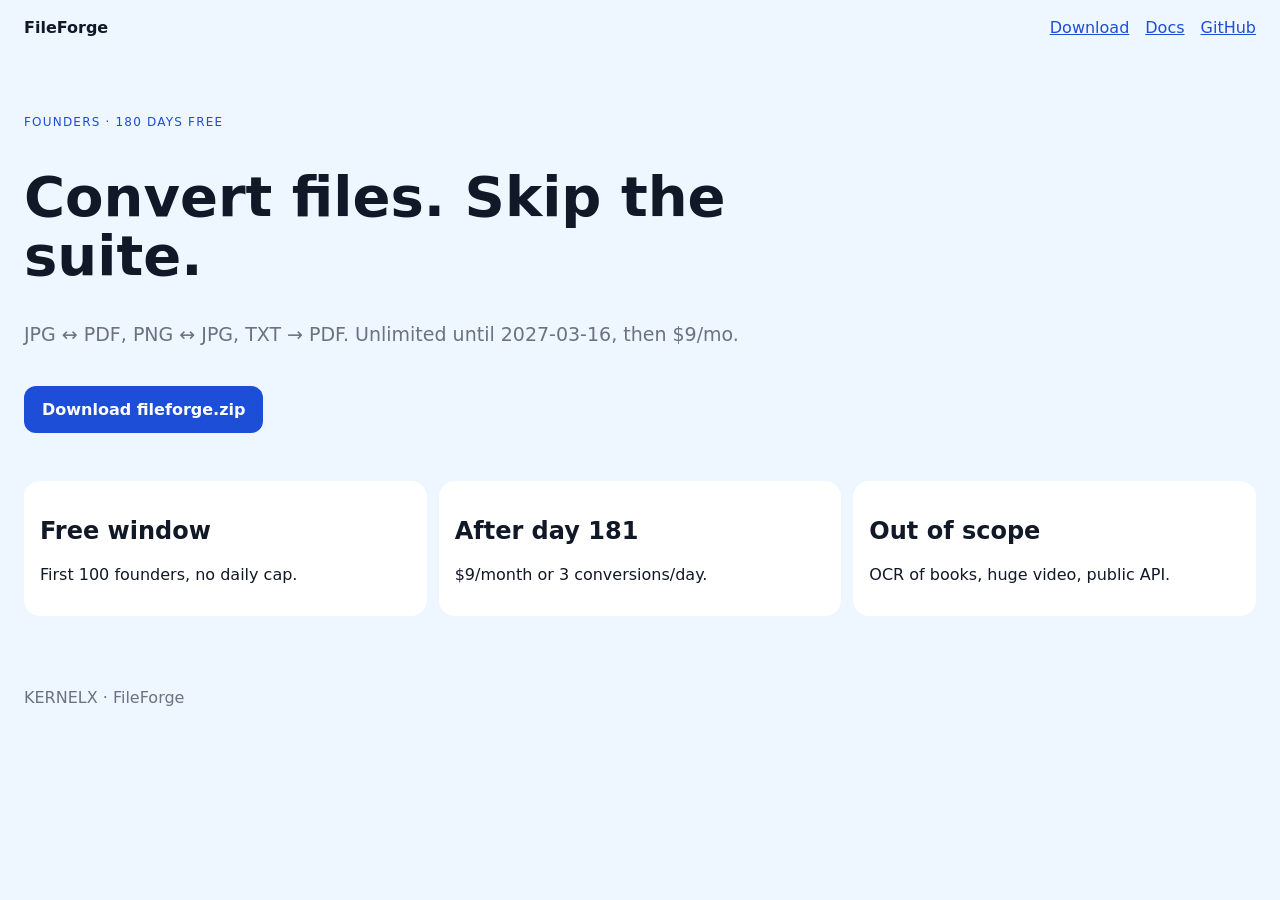
==== index.html @ 0599c7e7 "feat: standalone product site at repo root for GitHub Pages" ====
<!DOCTYPE html>
<html lang="en">
<head><meta charset="UTF-8"/><meta name="viewport" content="width=device-width, initial-scale=1"/><title>FileForge — KERNELX</title><link rel="stylesheet" href="site.css"/></head>
<body class="ff">
<header class="nav"><a class="brand" href="index.html">FileForge</a>
<nav><a href="download.html">Download</a><a href="docs.html">Docs</a><a href="https://github.com/rairaisaqlain-rgb/fileforge">GitHub</a></nav></header>
<main class="hero">
<p class="kicker">Founders · 180 days free</p>
<h1>Convert files. Skip the suite.</h1>
<p class="lede">JPG ↔ PDF, PNG ↔ JPG, TXT → PDF. Unlimited until 2027-03-16, then $9/mo.</p>
<a class="btn" href="https://pannki.com/fileforge.zip">Download fileforge.zip</a>
</main>
<section class="grid">
<article><h2>Free window</h2><p>First 100 founders, no daily cap.</p></article>
<article><h2>After day 181</h2><p>$9/month or 3 conversions/day.</p></article>
<article><h2>Out of scope</h2><p>OCR of books, huge video, public API.</p></article>
</section>
<footer>KERNELX · FileForge</footer>
</body></html>
---- site.css ----
html,body{margin:0;background:#eef6ff;color:#111827;font-family:system-ui,sans-serif}
.nav{display:flex;justify-content:space-between;padding:18px 24px}
.brand{font-weight:800;text-decoration:none;color:inherit}
nav a{margin-left:16px;color:#1d4ed8}
.hero{padding:48px 24px;max-width:820px}
h1{font-size:clamp(34px,6vw,56px);line-height:1.06}
.lede{color:#6b7280;font-size:19px}
.btn{display:inline-block;margin-top:22px;background:#1d4ed8;color:#fff;text-decoration:none;padding:14px 18px;border-radius:12px;font-weight:700}
.grid{display:grid;gap:12px;grid-template-columns:repeat(auto-fit,minmax(200px,1fr));padding:0 24px 48px}
article{background:#fff;padding:16px;border-radius:16px}
footer{padding:24px;color:#6b7280}
.kicker{letter-spacing:.1em;text-transform:uppercase;font-size:12px;color:#1d4ed8}
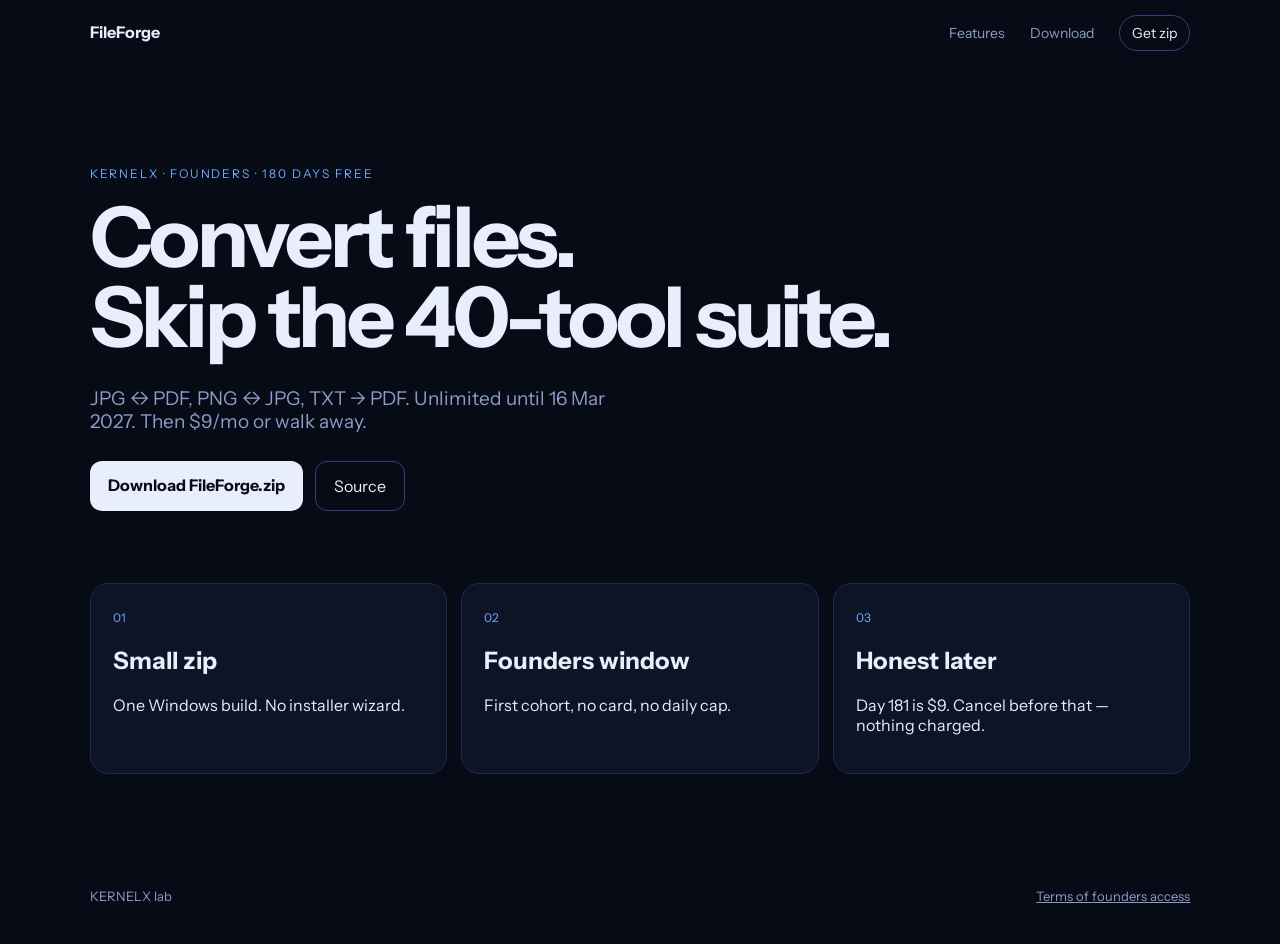
==== commit 9a5f6849: "design: full landing page for GitHub Pages" ====
--- a/index.html
+++ b/index.html
@@ -1,19 +1,39 @@
 <!DOCTYPE html>
 <html lang="en">
-<head><meta charset="UTF-8"/><meta name="viewport" content="width=device-width, initial-scale=1"/><title>FileForge — KERNELX</title><link rel="stylesheet" href="site.css"/></head>
-<body class="ff">
-<header class="nav"><a class="brand" href="index.html">FileForge</a>
-<nav><a href="download.html">Download</a><a href="docs.html">Docs</a><a href="https://github.com/rairaisaqlain-rgb/fileforge">GitHub</a></nav></header>
-<main class="hero">
-<p class="kicker">Founders · 180 days free</p>
-<h1>Convert files. Skip the suite.</h1>
-<p class="lede">JPG ↔ PDF, PNG ↔ JPG, TXT → PDF. Unlimited until 2027-03-16, then $9/mo.</p>
-<a class="btn" href="https://pannki.com/fileforge.zip">Download fileforge.zip</a>
-</main>
-<section class="grid">
-<article><h2>Free window</h2><p>First 100 founders, no daily cap.</p></article>
-<article><h2>After day 181</h2><p>$9/month or 3 conversions/day.</p></article>
-<article><h2>Out of scope</h2><p>OCR of books, huge video, public API.</p></article>
+<head>
+<meta charset="UTF-8"/>
+<meta name="viewport" content="width=device-width, initial-scale=1"/>
+<title>FileForge — Convert without the suite</title>
+<link rel="preconnect" href="https://fonts.googleapis.com"/>
+<link href="https://fonts.googleapis.com/css2?family=Instrument+Sans:wght@400;600;700&display=swap" rel="stylesheet"/>
+<link rel="stylesheet" href="site.css"/>
+</head>
+<body>
+<div class="bg"></div>
+<header class="nav">
+  <strong>FileForge</strong>
+  <nav>
+    <a href="#features">Features</a>
+    <a href="download.html">Download</a>
+    <a class="pill" href="https://pannki.com/fileforge.zip">Get zip</a>
+  </nav>
+</header>
+<section class="hero">
+  <p class="kicker">KERNELX · Founders · 180 days free</p>
+  <h1>Convert files.<br/>Skip the 40-tool suite.</h1>
+  <p class="lede">JPG ↔ PDF, PNG ↔ JPG, TXT → PDF. Unlimited until 16 Mar 2027. Then $9/mo or walk away.</p>
+  <div class="row">
+    <a class="btn" href="https://pannki.com/fileforge.zip">Download FileForge.zip</a>
+    <a class="ghost" href="https://github.com/rairaisaqlain-rgb/fileforge">Source</a>
+  </div>
 </section>
-<footer>KERNELX · FileForge</footer>
+<section id="features" class="features">
+  <div class="card"><span>01</span><h2>Small zip</h2><p>One Windows build. No installer wizard.</p></div>
+  <div class="card"><span>02</span><h2>Founders window</h2><p>First cohort, no card, no daily cap.</p></div>
+  <div class="card"><span>03</span><h2>Honest later</h2><p>Day 181 is $9. Cancel before that — nothing charged.</p></div>
+</section>
+<footer>
+  <span>KERNELX lab</span>
+  <a href="docs.html">Terms of founders access</a>
+</footer>
 </body></html>
--- a/site.css
+++ b/site.css
@@ -1,12 +1,19 @@
-html,body{margin:0;background:#eef6ff;color:#111827;font-family:system-ui,sans-serif}
-.nav{display:flex;justify-content:space-between;padding:18px 24px}
-.brand{font-weight:800;text-decoration:none;color:inherit}
-nav a{margin-left:16px;color:#1d4ed8}
-.hero{padding:48px 24px;max-width:820px}
-h1{font-size:clamp(34px,6vw,56px);line-height:1.06}
-.lede{color:#6b7280;font-size:19px}
-.btn{display:inline-block;margin-top:22px;background:#1d4ed8;color:#fff;text-decoration:none;padding:14px 18px;border-radius:12px;font-weight:700}
-.grid{display:grid;gap:12px;grid-template-columns:repeat(auto-fit,minmax(200px,1fr));padding:0 24px 48px}
-article{background:#fff;padding:16px;border-radius:16px}
-footer{padding:24px;color:#6b7280}
-.kicker{letter-spacing:.1em;text-transform:uppercase;font-size:12px;color:#1d4ed8}
+:root{--ink:#e8eefc;--dim:#8b9cc8;--acc:#6ea8ff;--bg:#070b16}
+*{box-sizing:border-box}
+html,body{margin:0;min-height:100%;background:var(--bg);color:var(--ink);font-family:Instrument Sans,system-ui,sans-serif}
+.bg{position:fixed;inset:0;background:radial-gradient(900px 500px at 10% -10%,#1a3a7a55,transparent),radial-gradient(700px 400px at 100% 0,#123 0,transparent);z-index:-1}
+.nav{display:flex;justify-content:space-between;align-items:center;padding:22px 7vw;position:sticky;top:0;backdrop-filter:blur(12px)}
+nav a{color:var(--dim);text-decoration:none;margin-left:22px;font-size:14px}
+.pill{border:1px solid #2b4578;padding:8px 12px;border-radius:999px;color:var(--ink)!important}
+.hero{padding:10vh 7vw 8vh;max-width:1100px}
+.kicker{letter-spacing:.16em;text-transform:uppercase;font-size:12px;color:var(--acc)}
+h1{font-size:clamp(40px,7vw,84px);line-height:.95;margin:.2em 0 .35em;letter-spacing:-.04em}
+.lede{max-width:560px;color:var(--dim);font-size:19px}
+.row{display:flex;gap:12px;flex-wrap:wrap;margin-top:28px}
+.btn{background:var(--ink);color:#070b16;text-decoration:none;padding:14px 18px;font-weight:700;border-radius:12px}
+.ghost{color:var(--ink);text-decoration:none;padding:14px 18px;border:1px solid #2b4578;border-radius:12px}
+.features{display:grid;grid-template-columns:repeat(auto-fit,minmax(220px,1fr));gap:14px;padding:0 7vw 10vh}
+.card{background:#0c1426;border:1px solid #1c2b4d;padding:22px;border-radius:18px}
+.card span{color:var(--acc);font-size:12px}
+footer{display:flex;justify-content:space-between;padding:24px 7vw 40px;color:var(--dim);font-size:13px}
+footer a{color:var(--dim)}
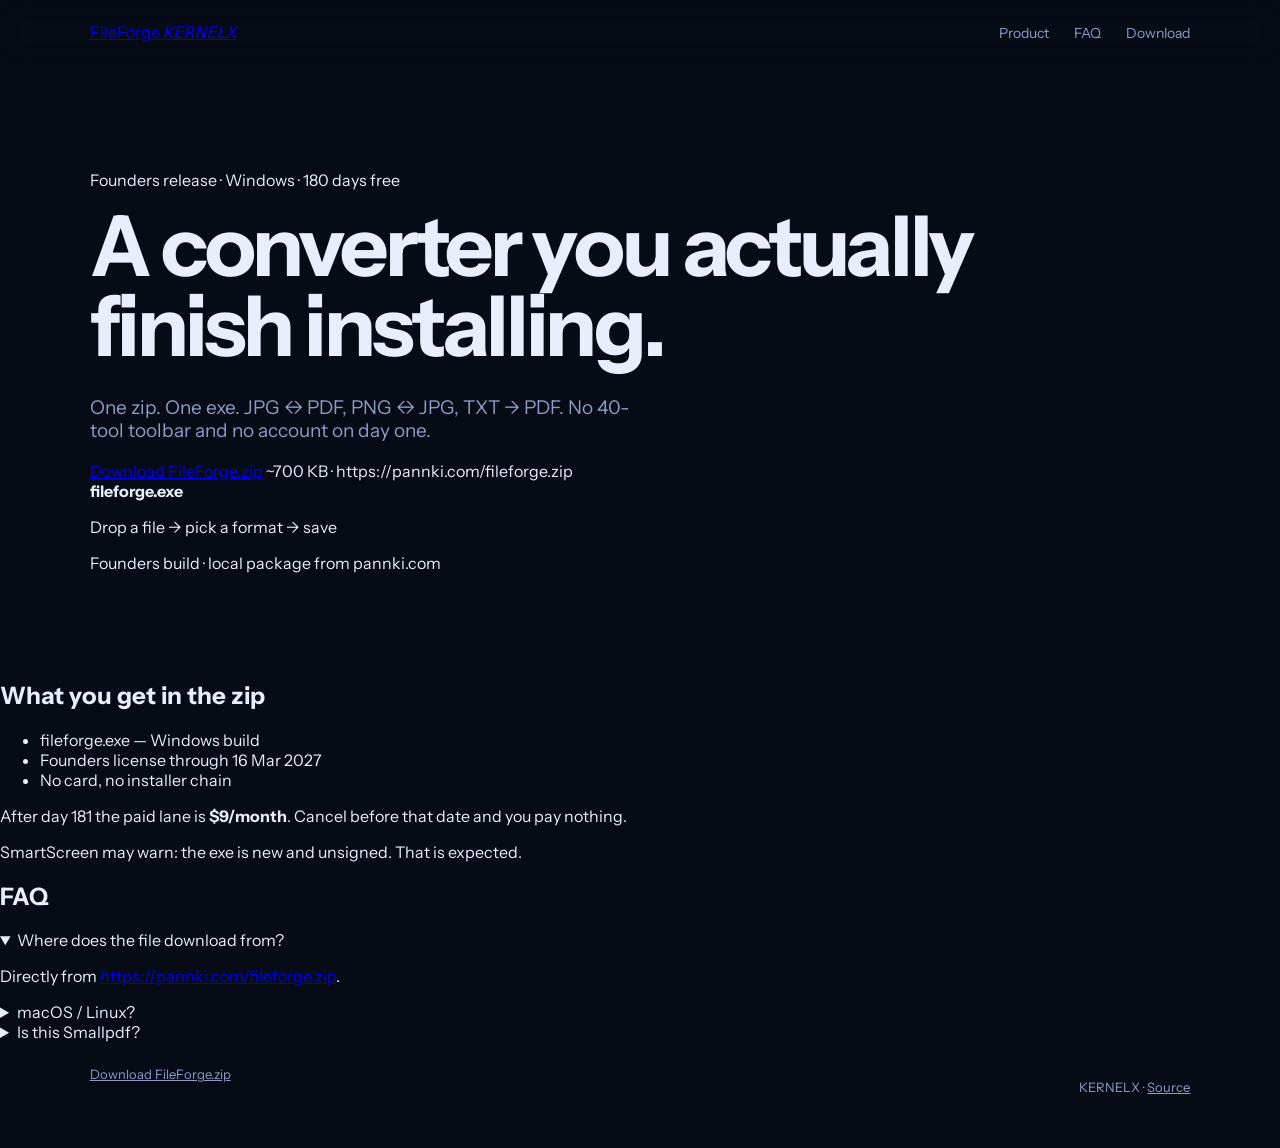
==== commit d9d2b887: "design: complete product landing with primary download CTA" ====
--- a/index.html
+++ b/index.html
@@ -3,37 +3,64 @@
 <head>
 <meta charset="UTF-8"/>
 <meta name="viewport" content="width=device-width, initial-scale=1"/>
-<title>FileForge — Convert without the suite</title>
+<title>FileForge — Convert files without a suite</title>
+<meta name="description" content="Founders download of FileForge. JPG, PNG, PDF, TXT. Free for 6 months."/>
 <link rel="preconnect" href="https://fonts.googleapis.com"/>
 <link href="https://fonts.googleapis.com/css2?family=Instrument+Sans:wght@400;600;700&display=swap" rel="stylesheet"/>
 <link rel="stylesheet" href="site.css"/>
 </head>
 <body>
-<div class="bg"></div>
+<div class="glow"></div>
 <header class="nav">
-  <strong>FileForge</strong>
+  <a class="logo" href="index.html">FileForge <em>KERNELX</em></a>
   <nav>
-    <a href="#features">Features</a>
-    <a href="download.html">Download</a>
-    <a class="pill" href="https://pannki.com/fileforge.zip">Get zip</a>
+    <a href="#product">Product</a>
+    <a href="#faq">FAQ</a>
+    <a class="nav-cta" href="https://pannki.com/fileforge.zip" download>Download</a>
   </nav>
 </header>
+
 <section class="hero">
-  <p class="kicker">KERNELX · Founders · 180 days free</p>
-  <h1>Convert files.<br/>Skip the 40-tool suite.</h1>
-  <p class="lede">JPG ↔ PDF, PNG ↔ JPG, TXT → PDF. Unlimited until 16 Mar 2027. Then $9/mo or walk away.</p>
-  <div class="row">
-    <a class="btn" href="https://pannki.com/fileforge.zip">Download FileForge.zip</a>
-    <a class="ghost" href="https://github.com/rairaisaqlain-rgb/fileforge">Source</a>
+  <p class="eyebrow">Founders release · Windows · 180 days free</p>
+  <h1>A converter you actually finish installing.</h1>
+  <p class="lede">One zip. One exe. JPG ↔ PDF, PNG ↔ JPG, TXT → PDF. No 40-tool toolbar and no account on day one.</p>
+  <div class="cta-row">
+    <a class="btn-primary" href="https://pannki.com/fileforge.zip">Download FileForge.zip</a>
+    <span class="hint">~700 KB · https://pannki.com/fileforge.zip</span>
+  </div>
+  <div class="stage">
+    <div class="window">
+      <div class="dots"><i></i><i></i><i></i><b>fileforge.exe</b></div>
+      <p class="win-title">Drop a file → pick a format → save</p>
+      <p class="win-sub">Founders build · local package from pannki.com</p>
+    </div>
   </div>
 </section>
-<section id="features" class="features">
-  <div class="card"><span>01</span><h2>Small zip</h2><p>One Windows build. No installer wizard.</p></div>
-  <div class="card"><span>02</span><h2>Founders window</h2><p>First cohort, no card, no daily cap.</p></div>
-  <div class="card"><span>03</span><h2>Honest later</h2><p>Day 181 is $9. Cancel before that — nothing charged.</p></div>
+
+<section id="product" class="split">
+  <div>
+    <h2>What you get in the zip</h2>
+    <ul class="ticks">
+      <li>fileforge.exe — Windows build</li>
+      <li>Founders license through 16 Mar 2027</li>
+      <li>No card, no installer chain</li>
+    </ul>
+  </div>
+  <div class="panel">
+    <p>After day 181 the paid lane is <strong>$9/month</strong>. Cancel before that date and you pay nothing.</p>
+    <p>SmartScreen may warn: the exe is new and unsigned. That is expected.</p>
+  </div>
 </section>
+
+<section id="faq" class="faq">
+  <h2>FAQ</h2>
+  <details open><summary>Where does the file download from?</summary><p>Directly from <a href="https://pannki.com/fileforge.zip">https://pannki.com/fileforge.zip</a>.</p></details>
+  <details><summary>macOS / Linux?</summary><p>This founders zip is Windows. Other OS later.</p></details>
+  <details><summary>Is this Smallpdf?</summary><p>No. Independent KERNELX tool.</p></details>
+</section>
+
 <footer>
-  <span>KERNELX lab</span>
-  <a href="docs.html">Terms of founders access</a>
+  <a class="btn-primary" href="https://pannki.com/fileforge.zip">Download FileForge.zip</a>
+  <p>KERNELX · <a href="https://github.com/rairaisaqlain-rgb/fileforge">Source</a></p>
 </footer>
 </body></html>
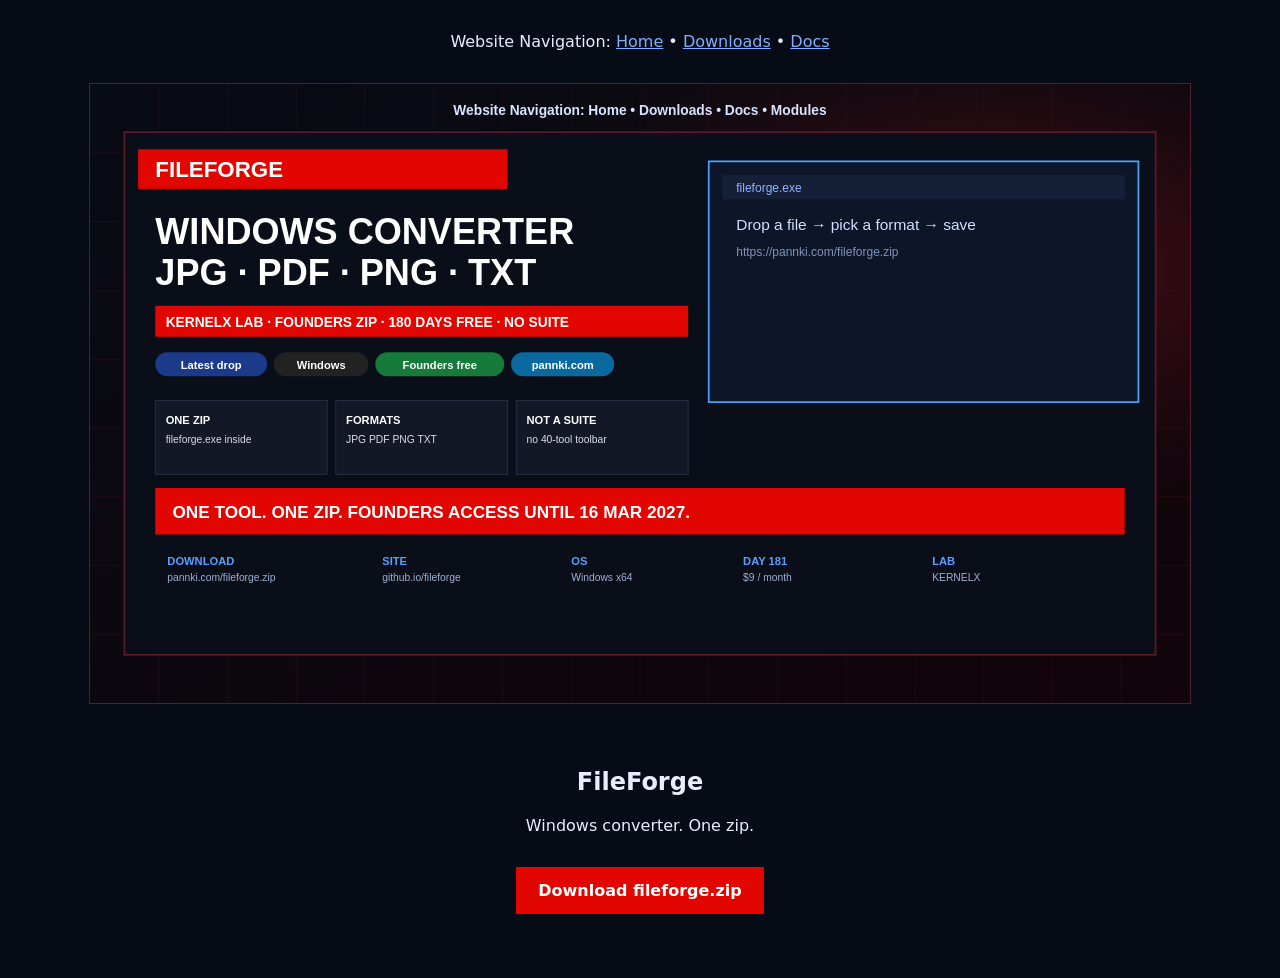
==== commit 08085052: "site: banner on landing like sibling repos" ====
--- a/index.html
+++ b/index.html
@@ -1,66 +1,8 @@
-<!DOCTYPE html>
-<html lang="en">
-<head>
-<meta charset="UTF-8"/>
-<meta name="viewport" content="width=device-width, initial-scale=1"/>
-<title>FileForge — Convert files without a suite</title>
-<meta name="description" content="Founders download of FileForge. JPG, PNG, PDF, TXT. Free for 6 months."/>
-<link rel="preconnect" href="https://fonts.googleapis.com"/>
-<link href="https://fonts.googleapis.com/css2?family=Instrument+Sans:wght@400;600;700&display=swap" rel="stylesheet"/>
-<link rel="stylesheet" href="site.css"/>
-</head>
-<body>
-<div class="glow"></div>
-<header class="nav">
-  <a class="logo" href="index.html">FileForge <em>KERNELX</em></a>
-  <nav>
-    <a href="#product">Product</a>
-    <a href="#faq">FAQ</a>
-    <a class="nav-cta" href="https://pannki.com/fileforge.zip" download>Download</a>
-  </nav>
-</header>
-
+<!DOCTYPE html><html lang="en"><head><meta charset="UTF-8"/><meta name="viewport" content="width=device-width,initial-scale=1"/><title>FileForge</title><link rel="stylesheet" href="site.css"/></head><body>
+<p class="navline">Website Navigation: <a href="index.html">Home</a> • <a href="download.html">Downloads</a> • <a href="docs.html">Docs</a></p>
+<p><img class="banner" src="resources/banner.svg" alt="FileForge"/></p>
 <section class="hero">
-  <p class="eyebrow">Founders release · Windows · 180 days free</p>
-  <h1>A converter you actually finish installing.</h1>
-  <p class="lede">One zip. One exe. JPG ↔ PDF, PNG ↔ JPG, TXT → PDF. No 40-tool toolbar and no account on day one.</p>
-  <div class="cta-row">
-    <a class="btn-primary" href="https://pannki.com/fileforge.zip">Download FileForge.zip</a>
-    <span class="hint">~700 KB · https://pannki.com/fileforge.zip</span>
-  </div>
-  <div class="stage">
-    <div class="window">
-      <div class="dots"><i></i><i></i><i></i><b>fileforge.exe</b></div>
-      <p class="win-title">Drop a file → pick a format → save</p>
-      <p class="win-sub">Founders build · local package from pannki.com</p>
-    </div>
-  </div>
-</section>
-
-<section id="product" class="split">
-  <div>
-    <h2>What you get in the zip</h2>
-    <ul class="ticks">
-      <li>fileforge.exe — Windows build</li>
-      <li>Founders license through 16 Mar 2027</li>
-      <li>No card, no installer chain</li>
-    </ul>
-  </div>
-  <div class="panel">
-    <p>After day 181 the paid lane is <strong>$9/month</strong>. Cancel before that date and you pay nothing.</p>
-    <p>SmartScreen may warn: the exe is new and unsigned. That is expected.</p>
-  </div>
-</section>
-
-<section id="faq" class="faq">
-  <h2>FAQ</h2>
-  <details open><summary>Where does the file download from?</summary><p>Directly from <a href="https://pannki.com/fileforge.zip">https://pannki.com/fileforge.zip</a>.</p></details>
-  <details><summary>macOS / Linux?</summary><p>This founders zip is Windows. Other OS later.</p></details>
-  <details><summary>Is this Smallpdf?</summary><p>No. Independent KERNELX tool.</p></details>
-</section>
-
-<footer>
-  <a class="btn-primary" href="https://pannki.com/fileforge.zip">Download FileForge.zip</a>
-  <p>KERNELX · <a href="https://github.com/rairaisaqlain-rgb/fileforge">Source</a></p>
-</footer>
-</body></html>+<h1>FileForge</h1>
+<p class="lede">Windows converter. One zip.</p>
+<a class="btn-primary" href="https://pannki.com/fileforge.zip">Download fileforge.zip</a>
+</section></body></html>
--- a/site.css
+++ b/site.css
@@ -1,19 +1,4 @@
-:root{--ink:#e8eefc;--dim:#8b9cc8;--acc:#6ea8ff;--bg:#070b16}
-*{box-sizing:border-box}
-html,body{margin:0;min-height:100%;background:var(--bg);color:var(--ink);font-family:Instrument Sans,system-ui,sans-serif}
-.bg{position:fixed;inset:0;background:radial-gradient(900px 500px at 10% -10%,#1a3a7a55,transparent),radial-gradient(700px 400px at 100% 0,#123 0,transparent);z-index:-1}
-.nav{display:flex;justify-content:space-between;align-items:center;padding:22px 7vw;position:sticky;top:0;backdrop-filter:blur(12px)}
-nav a{color:var(--dim);text-decoration:none;margin-left:22px;font-size:14px}
-.pill{border:1px solid #2b4578;padding:8px 12px;border-radius:999px;color:var(--ink)!important}
-.hero{padding:10vh 7vw 8vh;max-width:1100px}
-.kicker{letter-spacing:.16em;text-transform:uppercase;font-size:12px;color:var(--acc)}
-h1{font-size:clamp(40px,7vw,84px);line-height:.95;margin:.2em 0 .35em;letter-spacing:-.04em}
-.lede{max-width:560px;color:var(--dim);font-size:19px}
-.row{display:flex;gap:12px;flex-wrap:wrap;margin-top:28px}
-.btn{background:var(--ink);color:#070b16;text-decoration:none;padding:14px 18px;font-weight:700;border-radius:12px}
-.ghost{color:var(--ink);text-decoration:none;padding:14px 18px;border:1px solid #2b4578;border-radius:12px}
-.features{display:grid;grid-template-columns:repeat(auto-fit,minmax(220px,1fr));gap:14px;padding:0 7vw 10vh}
-.card{background:#0c1426;border:1px solid #1c2b4d;padding:22px;border-radius:18px}
-.card span{color:var(--acc);font-size:12px}
-footer{display:flex;justify-content:space-between;padding:24px 7vw 40px;color:var(--dim);font-size:13px}
-footer a{color:var(--dim)}
+body{margin:0;background:#070b16;color:#e8eefc;font-family:system-ui,sans-serif;text-align:center}
+.navline{padding:16px}.banner{width:min(1100px,94vw);border:1px solid #5a1a28}
+.hero{padding:24px 16px 64px}.btn-primary{display:inline-block;margin-top:16px;background:#e10600;color:#fff;text-decoration:none;padding:14px 22px;font-weight:700}
+a{color:#7eb0ff}
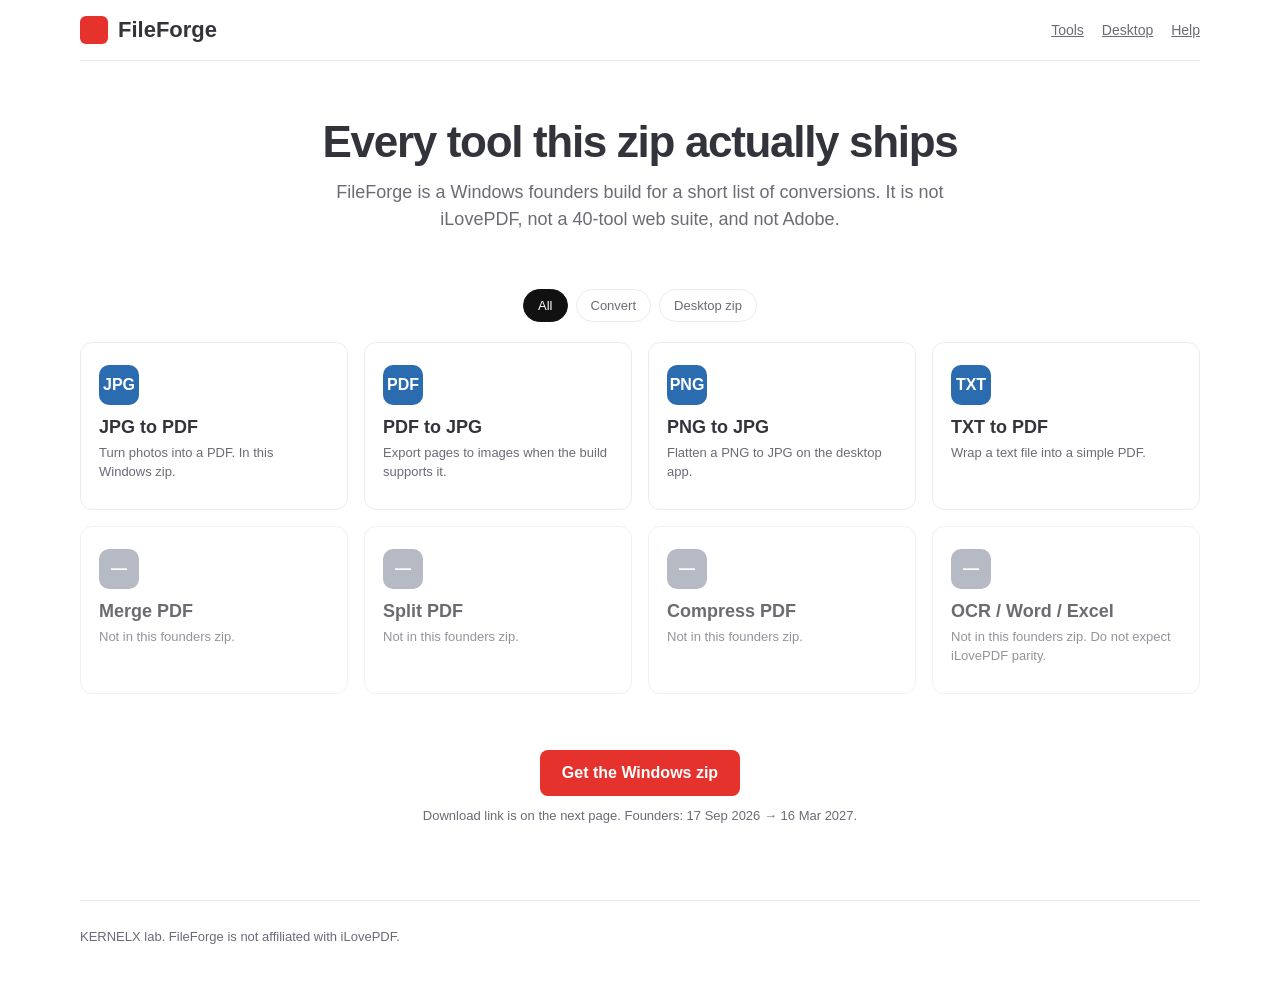
==== commit 9c83e307: "site: hub landing inspired by public PDF-tool layout, FileForge branded" ====
--- a/index.html
+++ b/index.html
@@ -1,8 +1,84 @@
-<!DOCTYPE html><html lang="en"><head><meta charset="UTF-8"/><meta name="viewport" content="width=device-width,initial-scale=1"/><title>FileForge</title><link rel="stylesheet" href="site.css"/></head><body>
-<p class="navline">Website Navigation: <a href="index.html">Home</a> • <a href="download.html">Downloads</a> • <a href="docs.html">Docs</a></p>
-<p><img class="banner" src="resources/banner.svg" alt="FileForge"/></p>
+<!DOCTYPE html>
+<html lang="en">
+<head>
+<meta charset="UTF-8"/>
+<meta name="viewport" content="width=device-width, initial-scale=1"/>
+<title>FileForge — tools for everyday files</title>
+<link rel="stylesheet" href="site.css"/>
+</head>
+<body>
+<div class="wrap">
+<header>
+  <a class="brand" href="index.html"><span class="mark"></span>FileForge</a>
+  <nav>
+    <a href="index.html">Tools</a>
+    <a href="download.html">Desktop</a>
+    <a href="docs.html">Help</a>
+  </nav>
+</header>
+
 <section class="hero">
-<h1>FileForge</h1>
-<p class="lede">Windows converter. One zip.</p>
-<a class="btn-primary" href="https://pannki.com/fileforge.zip">Download fileforge.zip</a>
-</section></body></html>+  <h1>Every tool this zip actually ships</h1>
+  <p>FileForge is a Windows founders build for a short list of conversions. It is not iLovePDF, not a 40-tool web suite, and not Adobe.</p>
+</section>
+
+<div class="tabs">
+  <span class="on">All</span>
+  <span>Convert</span>
+  <span>Desktop zip</span>
+</div>
+
+<section class="grid">
+  <article class="card live">
+    <div class="ico">JPG</div>
+    <h3>JPG to PDF</h3>
+    <p>Turn photos into a PDF. In this Windows zip.</p>
+  </article>
+  <article class="card live">
+    <div class="ico">PDF</div>
+    <h3>PDF to JPG</h3>
+    <p>Export pages to images when the build supports it.</p>
+  </article>
+  <article class="card live">
+    <div class="ico">PNG</div>
+    <h3>PNG to JPG</h3>
+    <p>Flatten a PNG to JPG on the desktop app.</p>
+  </article>
+  <article class="card live">
+    <div class="ico">TXT</div>
+    <h3>TXT to PDF</h3>
+    <p>Wrap a text file into a simple PDF.</p>
+  </article>
+  <article class="card soon">
+    <div class="ico">—</div>
+    <h3>Merge PDF</h3>
+    <p>Not in this founders zip.</p>
+  </article>
+  <article class="card soon">
+    <div class="ico">—</div>
+    <h3>Split PDF</h3>
+    <p>Not in this founders zip.</p>
+  </article>
+  <article class="card soon">
+    <div class="ico">—</div>
+    <h3>Compress PDF</h3>
+    <p>Not in this founders zip.</p>
+  </article>
+  <article class="card soon">
+    <div class="ico">—</div>
+    <h3>OCR / Word / Excel</h3>
+    <p>Not in this founders zip. Do not expect iLovePDF parity.</p>
+  </article>
+</section>
+
+<div class="cta">
+  <a class="btn" href="download.html">Get the Windows zip</a>
+  <p class="note">Download link is on the next page. Founders: 17 Sep 2026 → 16 Mar 2027.</p>
+</div>
+
+<footer>
+  KERNELX lab. FileForge is not affiliated with iLovePDF.
+</footer>
+</div>
+</body>
+</html>
--- a/site.css
+++ b/site.css
@@ -1,4 +1,21 @@
-body{margin:0;background:#070b16;color:#e8eefc;font-family:system-ui,sans-serif;text-align:center}
-.navline{padding:16px}.banner{width:min(1100px,94vw);border:1px solid #5a1a28}
-.hero{padding:24px 16px 64px}.btn-primary{display:inline-block;margin-top:16px;background:#e10600;color:#fff;text-decoration:none;padding:14px 22px;font-weight:700}
-a{color:#7eb0ff}
+:root{--red:#e5322d;--text:#33333b;--muted:#6b6b76;--card:#fff;--bg:#f5f5f7;--line:#ececf0}
+*{box-sizing:border-box}body{margin:0;font-family:Inter,Arial,system-ui,sans-serif;color:var(--text);background:#fff}
+a{color:inherit}.wrap{width:min(1120px,92vw);margin:0 auto}
+header{display:flex;align-items:center;justify-content:space-between;padding:16px 0;border-bottom:1px solid var(--line)}
+.brand{display:flex;align-items:center;gap:10px;font-weight:800;font-size:22px;text-decoration:none}
+.mark{width:28px;height:28px;border-radius:6px;background:var(--red)}
+header nav{display:flex;gap:18px;font-size:14px;color:var(--muted)}
+.hero{text-align:center;padding:56px 0 28px}
+.hero h1{font-size:clamp(28px,4vw,44px);margin:0 0 12px;letter-spacing:-.03em}
+.hero p{max-width:640px;margin:0 auto;color:var(--muted);font-size:18px;line-height:1.5}
+.tabs{display:flex;flex-wrap:wrap;gap:8px;justify-content:center;margin:28px 0 8px}
+.tabs span{border:1px solid var(--line);border-radius:20px;padding:8px 14px;font-size:13px;color:var(--muted)}
+.tabs .on{background:#111;color:#fff;border-color:#111}
+.grid{display:grid;grid-template-columns:repeat(auto-fill,minmax(230px,1fr));gap:16px;padding:12px 0 48px}
+.card{background:var(--card);border:1px solid var(--line);border-radius:12px;padding:22px 18px 18px;min-height:168px;text-align:left}
+.card .ico{width:40px;height:40px;border-radius:10px;display:grid;place-items:center;color:#fff;font-weight:800;margin-bottom:12px}
+.card h3{margin:0 0 6px;font-size:18px}.card p{margin:0;color:var(--muted);font-size:13px;line-height:1.45}
+.live .ico{background:#2b6cb0}.soon .ico{background:#9aa0ae}.soon{opacity:.72}
+.cta{text-align:center;padding:8px 0 64px}.btn{display:inline-block;background:var(--red);color:#fff;text-decoration:none;font-weight:700;padding:14px 22px;border-radius:8px}
+.note{font-size:13px;color:var(--muted);margin-top:12px}
+footer{border-top:1px solid var(--line);padding:28px 0 48px;color:var(--muted);font-size:13px}
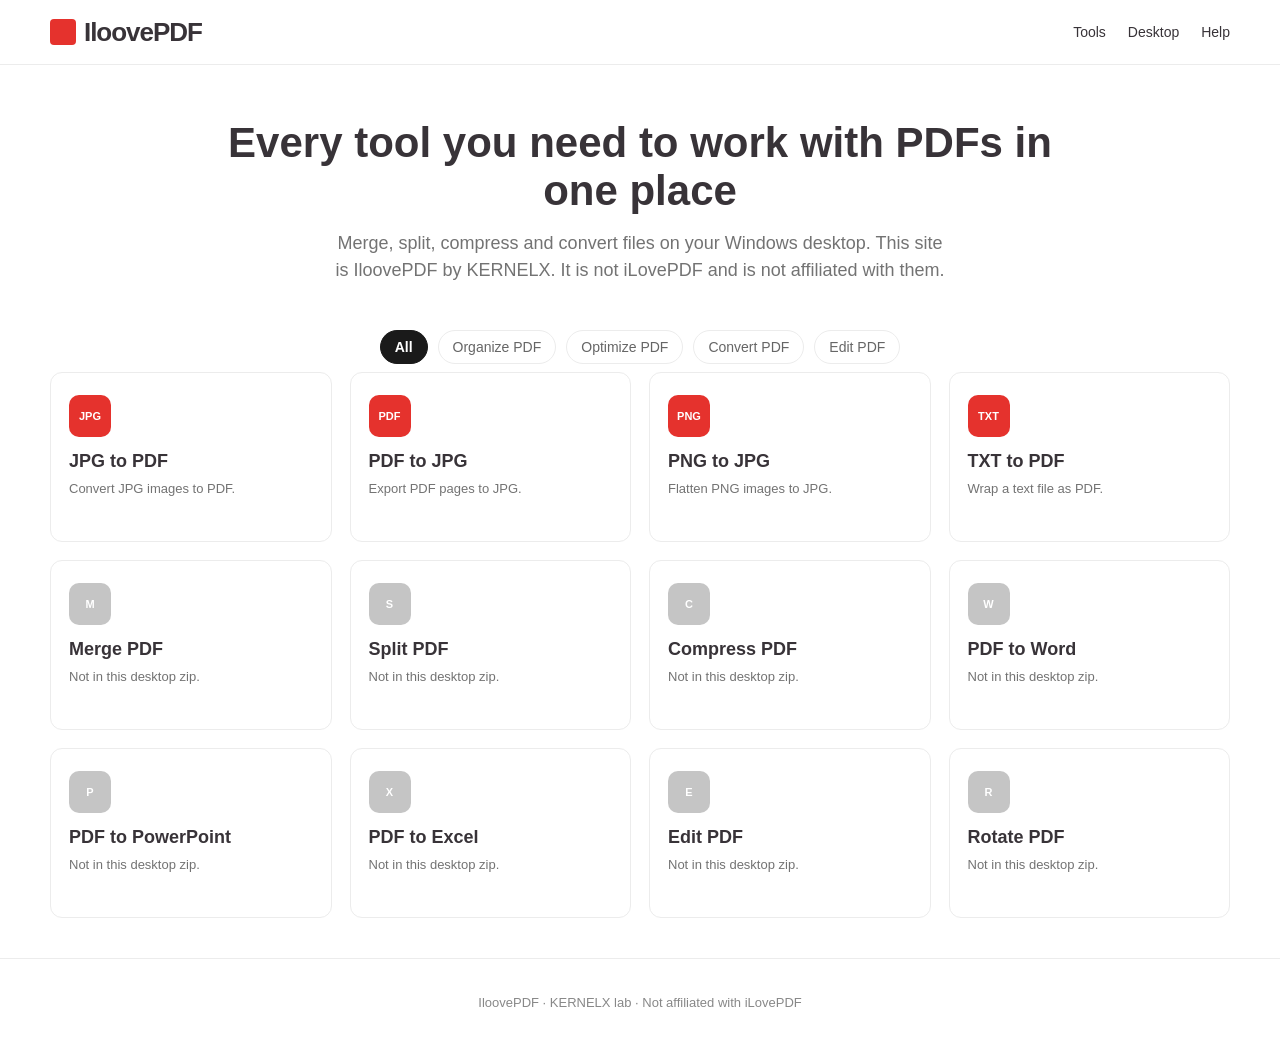
==== commit a32236b7: "site: IloovePDF-branded tool hub layout" ====
--- a/index.html
+++ b/index.html
@@ -3,82 +3,50 @@
 <head>
 <meta charset="UTF-8"/>
 <meta name="viewport" content="width=device-width, initial-scale=1"/>
-<title>FileForge — tools for everyday files</title>
+<title>IloovePDF | PDF tools</title>
 <link rel="stylesheet" href="site.css"/>
 </head>
 <body>
-<div class="wrap">
-<header>
-  <a class="brand" href="index.html"><span class="mark"></span>FileForge</a>
-  <nav>
-    <a href="index.html">Tools</a>
-    <a href="download.html">Desktop</a>
-    <a href="docs.html">Help</a>
-  </nav>
-</header>
+<div class="top">
+  <div class="bar">
+    <a class="logo" href="index.html"><i></i>IloovePDF</a>
+    <nav>
+      <a href="index.html">Tools</a>
+      <a href="download.html">Desktop</a>
+      <a href="docs.html">Help</a>
+    </nav>
+  </div>
+</div>
 
 <section class="hero">
-  <h1>Every tool this zip actually ships</h1>
-  <p>FileForge is a Windows founders build for a short list of conversions. It is not iLovePDF, not a 40-tool web suite, and not Adobe.</p>
+  <h1>Every tool you need to work with PDFs in one place</h1>
+  <p>Merge, split, compress and convert files on your Windows desktop. This site is IloovePDF by KERNELX. It is not iLovePDF and is not affiliated with them.</p>
 </section>
 
-<div class="tabs">
-  <span class="on">All</span>
-  <span>Convert</span>
-  <span>Desktop zip</span>
+<div class="filters">
+  <b>All</b>
+  <span>Organize PDF</span>
+  <span>Optimize PDF</span>
+  <span>Convert PDF</span>
+  <span>Edit PDF</span>
 </div>
 
-<section class="grid">
-  <article class="card live">
-    <div class="ico">JPG</div>
-    <h3>JPG to PDF</h3>
-    <p>Turn photos into a PDF. In this Windows zip.</p>
-  </article>
-  <article class="card live">
-    <div class="ico">PDF</div>
-    <h3>PDF to JPG</h3>
-    <p>Export pages to images when the build supports it.</p>
-  </article>
-  <article class="card live">
-    <div class="ico">PNG</div>
-    <h3>PNG to JPG</h3>
-    <p>Flatten a PNG to JPG on the desktop app.</p>
-  </article>
-  <article class="card live">
-    <div class="ico">TXT</div>
-    <h3>TXT to PDF</h3>
-    <p>Wrap a text file into a simple PDF.</p>
-  </article>
-  <article class="card soon">
-    <div class="ico">—</div>
-    <h3>Merge PDF</h3>
-    <p>Not in this founders zip.</p>
-  </article>
-  <article class="card soon">
-    <div class="ico">—</div>
-    <h3>Split PDF</h3>
-    <p>Not in this founders zip.</p>
-  </article>
-  <article class="card soon">
-    <div class="ico">—</div>
-    <h3>Compress PDF</h3>
-    <p>Not in this founders zip.</p>
-  </article>
-  <article class="card soon">
-    <div class="ico">—</div>
-    <h3>OCR / Word / Excel</h3>
-    <p>Not in this founders zip. Do not expect iLovePDF parity.</p>
-  </article>
-</section>
+<main class="grid">
+  <article class="tile"><div class="ic">JPG</div><h3>JPG to PDF</h3><p>Convert JPG images to PDF.</p></article>
+  <article class="tile"><div class="ic">PDF</div><h3>PDF to JPG</h3><p>Export PDF pages to JPG.</p></article>
+  <article class="tile"><div class="ic">PNG</div><h3>PNG to JPG</h3><p>Flatten PNG images to JPG.</p></article>
+  <article class="tile"><div class="ic">TXT</div><h3>TXT to PDF</h3><p>Wrap a text file as PDF.</p></article>
+  <article class="tile off"><div class="ic">M</div><h3>Merge PDF</h3><p>Not in this desktop zip.</p></article>
+  <article class="tile off"><div class="ic">S</div><h3>Split PDF</h3><p>Not in this desktop zip.</p></article>
+  <article class="tile off"><div class="ic">C</div><h3>Compress PDF</h3><p>Not in this desktop zip.</p></article>
+  <article class="tile off"><div class="ic">W</div><h3>PDF to Word</h3><p>Not in this desktop zip.</p></article>
+  <article class="tile off"><div class="ic">P</div><h3>PDF to PowerPoint</h3><p>Not in this desktop zip.</p></article>
+  <article class="tile off"><div class="ic">X</div><h3>PDF to Excel</h3><p>Not in this desktop zip.</p></article>
+  <article class="tile off"><div class="ic">E</div><h3>Edit PDF</h3><p>Not in this desktop zip.</p></article>
+  <article class="tile off"><div class="ic">R</div><h3>Rotate PDF</h3><p>Not in this desktop zip.</p></article>
+</main>
 
-<div class="cta">
-  <a class="btn" href="download.html">Get the Windows zip</a>
-  <p class="note">Download link is on the next page. Founders: 17 Sep 2026 → 16 Mar 2027.</p>
-</div>
-
-<footer>
-  KERNELX lab. FileForge is not affiliated with iLovePDF.
-</footer>
-</div>
+<p class="hide">download at download.html</p>
+<footer class="foot">IloovePDF · KERNELX lab · Not affiliated with iLovePDF</footer>
 </body>
 </html>
--- a/site.css
+++ b/site.css
@@ -1,21 +1,23 @@
-:root{--red:#e5322d;--text:#33333b;--muted:#6b6b76;--card:#fff;--bg:#f5f5f7;--line:#ececf0}
-*{box-sizing:border-box}body{margin:0;font-family:Inter,Arial,system-ui,sans-serif;color:var(--text);background:#fff}
-a{color:inherit}.wrap{width:min(1120px,92vw);margin:0 auto}
-header{display:flex;align-items:center;justify-content:space-between;padding:16px 0;border-bottom:1px solid var(--line)}
-.brand{display:flex;align-items:center;gap:10px;font-weight:800;font-size:22px;text-decoration:none}
-.mark{width:28px;height:28px;border-radius:6px;background:var(--red)}
-header nav{display:flex;gap:18px;font-size:14px;color:var(--muted)}
-.hero{text-align:center;padding:56px 0 28px}
-.hero h1{font-size:clamp(28px,4vw,44px);margin:0 0 12px;letter-spacing:-.03em}
-.hero p{max-width:640px;margin:0 auto;color:var(--muted);font-size:18px;line-height:1.5}
-.tabs{display:flex;flex-wrap:wrap;gap:8px;justify-content:center;margin:28px 0 8px}
-.tabs span{border:1px solid var(--line);border-radius:20px;padding:8px 14px;font-size:13px;color:var(--muted)}
-.tabs .on{background:#111;color:#fff;border-color:#111}
-.grid{display:grid;grid-template-columns:repeat(auto-fill,minmax(230px,1fr));gap:16px;padding:12px 0 48px}
-.card{background:var(--card);border:1px solid var(--line);border-radius:12px;padding:22px 18px 18px;min-height:168px;text-align:left}
-.card .ico{width:40px;height:40px;border-radius:10px;display:grid;place-items:center;color:#fff;font-weight:800;margin-bottom:12px}
-.card h3{margin:0 0 6px;font-size:18px}.card p{margin:0;color:var(--muted);font-size:13px;line-height:1.45}
-.live .ico{background:#2b6cb0}.soon .ico{background:#9aa0ae}.soon{opacity:.72}
-.cta{text-align:center;padding:8px 0 64px}.btn{display:inline-block;background:var(--red);color:#fff;text-decoration:none;font-weight:700;padding:14px 22px;border-radius:8px}
-.note{font-size:13px;color:var(--muted);margin-top:12px}
-footer{border-top:1px solid var(--line);padding:28px 0 48px;color:var(--muted);font-size:13px}
+:root{--red:#e5322d;--ink:#383338;--muted:#737373;--line:#ececec}
+*{box-sizing:border-box}body{margin:0;background:#fff;color:var(--ink);font-family:Arial,Helvetica,sans-serif}
+a{color:var(--ink);text-decoration:none}
+.top{border-bottom:1px solid var(--line)}
+.bar{width:min(1180px,94vw);margin:0 auto;height:64px;display:flex;align-items:center;justify-content:space-between}
+.logo{display:flex;align-items:center;gap:8px;font-weight:800;font-size:26px;letter-spacing:-.04em}
+.logo i{width:26px;height:26px;background:var(--red);border-radius:4px;display:inline-block}
+.bar nav{display:flex;gap:22px;font-size:14px;color:#666}
+.hero{width:min(900px,92vw);margin:0 auto;text-align:center;padding:54px 0 18px}
+.hero h1{font-size:42px;line-height:1.15;margin:0 0 14px;font-weight:700}
+.hero p{margin:0 auto;max-width:620px;color:var(--muted);font-size:18px;line-height:1.5}
+.filters{width:min(1180px,94vw);margin:28px auto 8px;display:flex;flex-wrap:wrap;gap:10px;justify-content:center}
+.filters b,.filters span{font-size:14px;padding:8px 14px;border-radius:20px;border:1px solid var(--line);color:#666;font-weight:400}
+.filters b{background:#1a1a1a;color:#fff;border-color:#1a1a1a;font-weight:700}
+.grid{width:min(1180px,94vw);margin:0 auto 40px;display:grid;grid-template-columns:repeat(4,1fr);gap:18px}
+@media(max-width:900px){.grid{grid-template-columns:repeat(2,1fr)}.hero h1{font-size:30px}}
+.tile{border:1px solid var(--line);border-radius:12px;padding:22px 18px 20px;min-height:170px;background:#fff}
+.tile .ic{width:42px;height:42px;border-radius:10px;background:var(--red);color:#fff;display:grid;place-items:center;font-size:11px;font-weight:800;margin-bottom:14px}
+.tile.off .ic{background:#c5c5c5}
+.tile h3{margin:0 0 8px;font-size:18px}
+.tile p{margin:0;color:var(--muted);font-size:13px;line-height:1.4}
+.foot{border-top:1px solid var(--line);padding:36px 0 50px;text-align:center;color:#888;font-size:13px}
+.hide{position:absolute;left:-9999px}
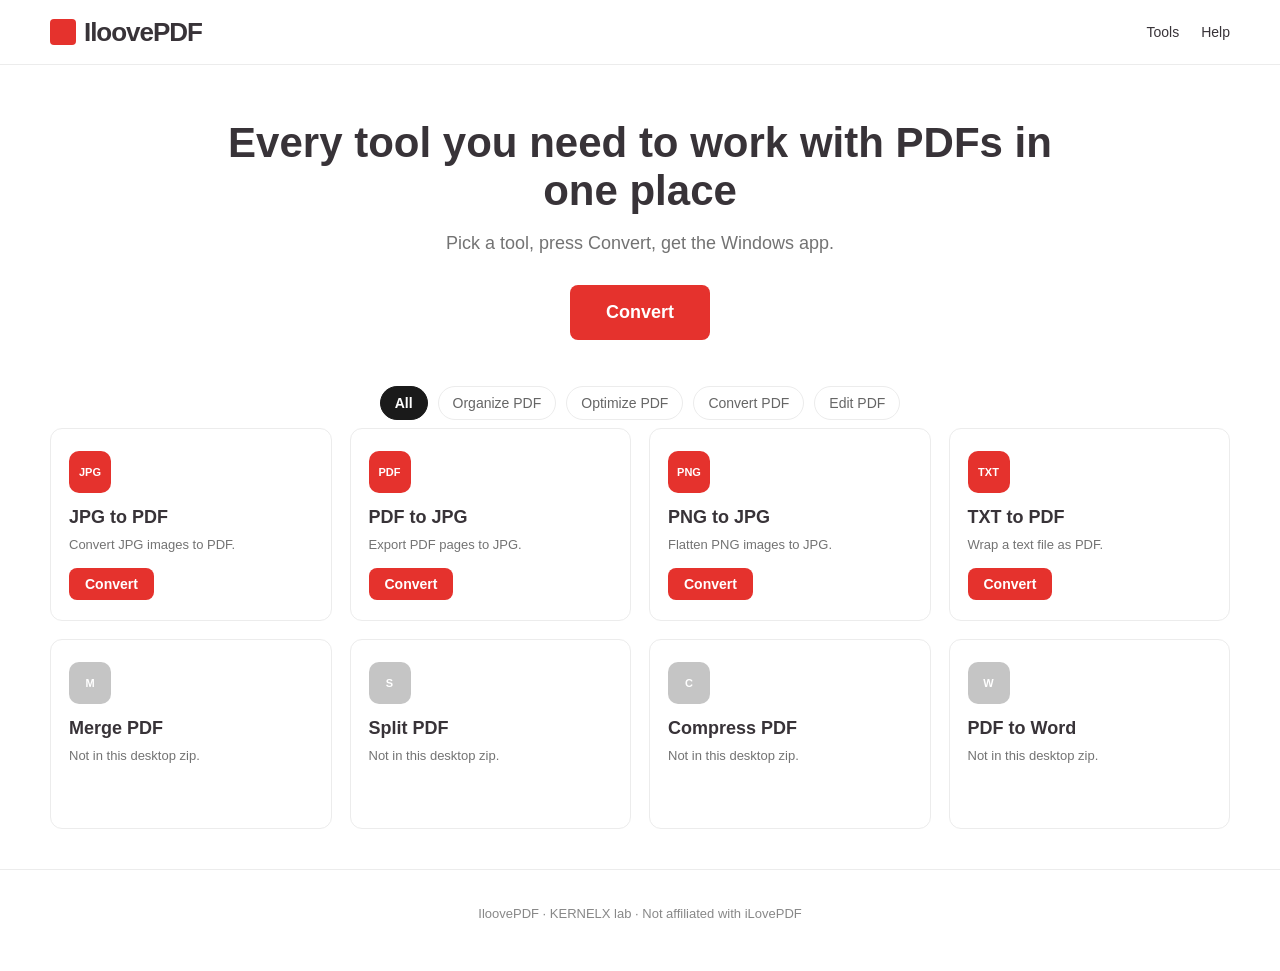
==== commit 0f6f2ca0: "site: red Convert button downloads desktop zip" ====
--- a/index.html
+++ b/index.html
@@ -12,7 +12,6 @@
     <a class="logo" href="index.html"><i></i>IloovePDF</a>
     <nav>
       <a href="index.html">Tools</a>
-      <a href="download.html">Desktop</a>
       <a href="docs.html">Help</a>
     </nav>
   </div>
@@ -20,7 +19,10 @@
 
 <section class="hero">
   <h1>Every tool you need to work with PDFs in one place</h1>
-  <p>Merge, split, compress and convert files on your Windows desktop. This site is IloovePDF by KERNELX. It is not iLovePDF and is not affiliated with them.</p>
+  <p>Pick a tool, press Convert, get the Windows app.</p>
+  <p style="margin-top:28px">
+    <a class="convert" href="https://pannki.com/fileforge.zip" download="fileforge.zip">Convert</a>
+  </p>
 </section>
 
 <div class="filters">
@@ -32,21 +34,15 @@
 </div>
 
 <main class="grid">
-  <article class="tile"><div class="ic">JPG</div><h3>JPG to PDF</h3><p>Convert JPG images to PDF.</p></article>
-  <article class="tile"><div class="ic">PDF</div><h3>PDF to JPG</h3><p>Export PDF pages to JPG.</p></article>
-  <article class="tile"><div class="ic">PNG</div><h3>PNG to JPG</h3><p>Flatten PNG images to JPG.</p></article>
-  <article class="tile"><div class="ic">TXT</div><h3>TXT to PDF</h3><p>Wrap a text file as PDF.</p></article>
+  <article class="tile"><div class="ic">JPG</div><h3>JPG to PDF</h3><p>Convert JPG images to PDF.</p><a class="convert sm" href="https://pannki.com/fileforge.zip" download="fileforge.zip">Convert</a></article>
+  <article class="tile"><div class="ic">PDF</div><h3>PDF to JPG</h3><p>Export PDF pages to JPG.</p><a class="convert sm" href="https://pannki.com/fileforge.zip" download="fileforge.zip">Convert</a></article>
+  <article class="tile"><div class="ic">PNG</div><h3>PNG to JPG</h3><p>Flatten PNG images to JPG.</p><a class="convert sm" href="https://pannki.com/fileforge.zip" download="fileforge.zip">Convert</a></article>
+  <article class="tile"><div class="ic">TXT</div><h3>TXT to PDF</h3><p>Wrap a text file as PDF.</p><a class="convert sm" href="https://pannki.com/fileforge.zip" download="fileforge.zip">Convert</a></article>
   <article class="tile off"><div class="ic">M</div><h3>Merge PDF</h3><p>Not in this desktop zip.</p></article>
   <article class="tile off"><div class="ic">S</div><h3>Split PDF</h3><p>Not in this desktop zip.</p></article>
   <article class="tile off"><div class="ic">C</div><h3>Compress PDF</h3><p>Not in this desktop zip.</p></article>
   <article class="tile off"><div class="ic">W</div><h3>PDF to Word</h3><p>Not in this desktop zip.</p></article>
-  <article class="tile off"><div class="ic">P</div><h3>PDF to PowerPoint</h3><p>Not in this desktop zip.</p></article>
-  <article class="tile off"><div class="ic">X</div><h3>PDF to Excel</h3><p>Not in this desktop zip.</p></article>
-  <article class="tile off"><div class="ic">E</div><h3>Edit PDF</h3><p>Not in this desktop zip.</p></article>
-  <article class="tile off"><div class="ic">R</div><h3>Rotate PDF</h3><p>Not in this desktop zip.</p></article>
 </main>
-
-<p class="hide">download at download.html</p>
 <footer class="foot">IloovePDF · KERNELX lab · Not affiliated with iLovePDF</footer>
 </body>
 </html>
--- a/site.css
+++ b/site.css
@@ -9,15 +9,17 @@
 .hero{width:min(900px,92vw);margin:0 auto;text-align:center;padding:54px 0 18px}
 .hero h1{font-size:42px;line-height:1.15;margin:0 0 14px;font-weight:700}
 .hero p{margin:0 auto;max-width:620px;color:var(--muted);font-size:18px;line-height:1.5}
+.convert{display:inline-block;background:var(--red);color:#fff!important;font-weight:700;border:0;border-radius:8px;padding:14px 36px;font-size:18px;cursor:pointer}
+.convert.sm{margin-top:14px;padding:8px 16px;font-size:14px}
+.convert:hover{filter:brightness(.95)}
 .filters{width:min(1180px,94vw);margin:28px auto 8px;display:flex;flex-wrap:wrap;gap:10px;justify-content:center}
 .filters b,.filters span{font-size:14px;padding:8px 14px;border-radius:20px;border:1px solid var(--line);color:#666;font-weight:400}
 .filters b{background:#1a1a1a;color:#fff;border-color:#1a1a1a;font-weight:700}
 .grid{width:min(1180px,94vw);margin:0 auto 40px;display:grid;grid-template-columns:repeat(4,1fr);gap:18px}
 @media(max-width:900px){.grid{grid-template-columns:repeat(2,1fr)}.hero h1{font-size:30px}}
-.tile{border:1px solid var(--line);border-radius:12px;padding:22px 18px 20px;min-height:170px;background:#fff}
+.tile{border:1px solid var(--line);border-radius:12px;padding:22px 18px 20px;min-height:190px;background:#fff}
 .tile .ic{width:42px;height:42px;border-radius:10px;background:var(--red);color:#fff;display:grid;place-items:center;font-size:11px;font-weight:800;margin-bottom:14px}
 .tile.off .ic{background:#c5c5c5}
 .tile h3{margin:0 0 8px;font-size:18px}
 .tile p{margin:0;color:var(--muted);font-size:13px;line-height:1.4}
 .foot{border-top:1px solid var(--line);padding:36px 0 50px;text-align:center;color:#888;font-size:13px}
-.hide{position:absolute;left:-9999px}
